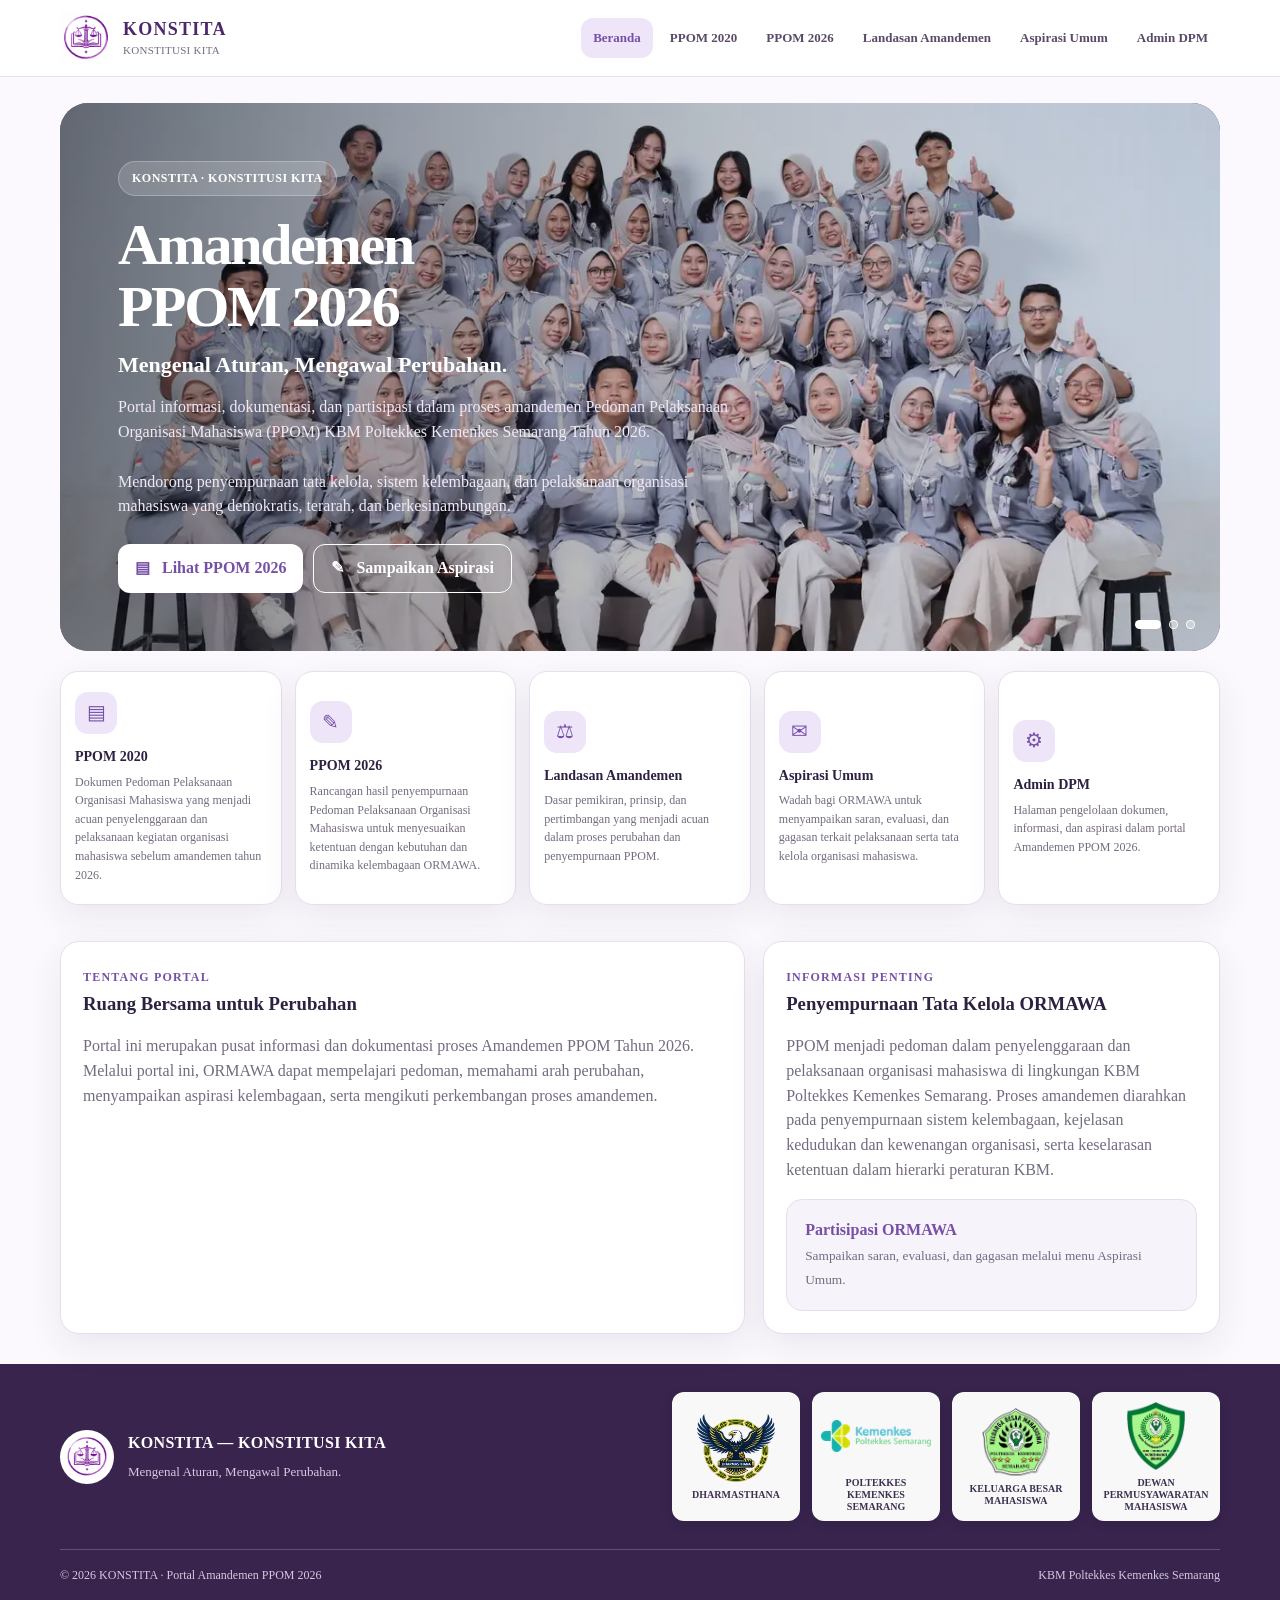
==== index.html @ 68aa48d7 "Add institutional logos to KONSTITA footer" ====
<!DOCTYPE html>
<html lang="id">
<head>
<meta charset="UTF-8">
<meta name="viewport" content="width=device-width, initial-scale=1.0">
<meta name="theme-color" content="#7650a5">
<title>KONSTITA — Konstitusi Kita | Amandemen PPOM 2026</title>
<meta name="description" content="KONSTITA — Konstitusi Kita. Mengenal Aturan, Mengawal Perubahan. Portal Amandemen PPOM 2026.">
<link rel="icon" type="image/webp" href="assets/logo-konstita.png">
<style>
:root{--purple:#7650a5;--purple2:#9a78c2;--lav:#eee5f8;--lav2:#f7f3fb;--ink:#2d2140;--muted:#756b80;--line:#e7ddef;--white:#fff;--green:#2d805d;--red:#a64d5b;--shadow:0 12px 35px rgba(74,42,105,.09)}
*{box-sizing:border-box}html{scroll-behavior:smooth}body{margin:0;background:#fbf9fd;color:var(--ink);font-family:"Times New Roman",Times,serif;line-height:1.55}button,input,select,textarea{font:inherit}button{cursor:pointer}.wrap{width:min(1160px,92%);margin:auto}
header{position:sticky;top:0;z-index:20;background:rgba(255,255,255,.94);backdrop-filter:blur(12px);border-bottom:1px solid var(--line)}
.nav{height:76px;display:flex;align-items:center;justify-content:space-between;gap:20px}.brand{display:flex;align-items:center;gap:11px;text-decoration:none;color:var(--ink);font-weight:800}.logo{width:43px;height:43px;border-radius:14px;background:linear-gradient(145deg,#d9c6ee,#8a62b4);display:grid;place-items:center;color:white;font-size:21px}.brand-logo{width:52px;height:52px;object-fit:contain;flex:0 0 auto}.brand-copy{display:flex;flex-direction:column;line-height:1.15}.brand-copy strong{font-size:18px;letter-spacing:.07em;color:#4c286b}.brand-copy small{display:block;color:var(--muted);font-weight:600;font-size:10px;letter-spacing:.025em;margin-top:4px}.hero-tagline{font-size:clamp(17px,2vw,22px);font-weight:750;color:#fff!important;margin-top:-5px!important;margin-bottom:13px!important}.brand small{display:block;color:var(--muted);font-weight:500;font-size:11px}.links{display:flex;gap:5px;align-items:center}.links button{border:0;background:transparent;color:#594b68;padding:10px 12px;border-radius:12px;font-weight:650;font-size:13px}.links button:hover,.links button.active{background:var(--lav);color:var(--purple)}.menu{display:none;border:1px solid var(--line);background:white;border-radius:10px;padding:9px}
.hero{margin:26px auto 0;border-radius:28px;overflow:hidden;min-height:410px;position:relative;background:#54336f;color:white;display:flex;align-items:center}.hero-slides{position:absolute;inset:0;z-index:0}.hero-slide{position:absolute;inset:0;background-position:center 42%;background-size:cover;background-repeat:no-repeat;opacity:0;transform:scale(1.045);transition:opacity 1.5s ease,transform 7s ease}.hero-slide.active{opacity:1;transform:scale(1)}.hero:before{content:"";position:absolute;inset:0;z-index:1;background:linear-gradient(90deg,rgba(0,0,0,.48) 0%,rgba(0,0,0,.22) 58%,rgba(0,0,0,.10) 100%)}.hero-content{position:relative;z-index:2;padding:58px;max-width:760px}.hero-pagination{position:absolute;z-index:3;right:25px;bottom:22px;display:flex;gap:8px}.hero-dot{width:9px;height:9px;padding:0;border:1px solid rgba(255,255,255,.9);border-radius:50%;background:rgba(255,255,255,.35)}.hero-dot.active{width:26px;border-radius:9px;background:#fff}@media(prefers-reduced-motion:reduce){.hero-slide{transition:none;transform:none}}@media(max-width:680px){.hero-slide{background-position:center 38%}}.eyebrow{display:inline-flex;background:rgba(255,255,255,.15);border:1px solid rgba(255,255,255,.25);padding:7px 13px;border-radius:99px;font-size:12px;font-weight:700;letter-spacing:.04em}.hero h1{font-size:clamp(34px,5vw,58px);line-height:1.08;margin:18px 0 14px;letter-spacing:-.04em}.hero p{color:#f0e9f7;max-width:620px;margin:0 0 25px}.actions{display:flex;gap:10px;flex-wrap:wrap}
.btn{border:0;border-radius:12px;padding:11px 17px;background:var(--purple);color:white;font-weight:750;box-shadow:0 5px 14px rgba(88,52,125,.15);display:inline-flex;align-items:center;justify-content:center;gap:8px}.btn:hover{filter:brightness(1.06);transform:translateY(-1px)}.btn.light{background:white;color:var(--purple)}.btn.ghost{background:transparent;color:inherit;border:1px solid currentColor;box-shadow:none}.btn.soft{background:var(--lav);color:var(--purple);box-shadow:none}.btn.small{padding:7px 11px;font-size:12px;border-radius:9px}.btn.danger{background:#f8e9ec;color:var(--red);box-shadow:none}
.quick{display:grid;grid-template-columns:repeat(5,1fr);gap:13px;margin:20px 0 36px}.quick button{border:1px solid var(--line);background:white;border-radius:18px;padding:20px 14px;text-align:left;box-shadow:var(--shadow);color:var(--ink);transition:.2s}.quick button:hover{transform:translateY(-3px);border-color:#c9b2df}.qicon{width:42px;height:42px;border-radius:13px;background:var(--lav);display:grid;place-items:center;color:var(--purple);font-size:20px;margin-bottom:12px}.quick strong{display:block;font-size:14px}.quick span{display:block;font-size:12px;color:var(--muted);margin-top:5px}
main{padding-bottom:55px}.page{display:none;animation:fade .2s ease}.page.active{display:block}@keyframes fade{from{opacity:.5;transform:translateY(5px)}to{opacity:1;transform:none}}.pagehead{padding:28px 0 20px}.kicker{color:var(--purple);font-weight:800;font-size:12px;text-transform:uppercase;letter-spacing:.1em}.pagehead h2{font-size:clamp(26px,4vw,38px);margin:6px 0}.pagehead p{color:var(--muted);margin:0;max-width:720px}
.grid2{display:grid;grid-template-columns:1.2fr .8fr;gap:18px}.card{background:white;border:1px solid var(--line);border-radius:19px;padding:22px;box-shadow:var(--shadow)}.card h3{margin:0 0 8px}.muted{color:var(--muted)}.docrow{display:flex;align-items:center;gap:14px;padding:15px 0;border-bottom:1px solid var(--line)}.docrow:last-child{border:0}.docicon{width:44px;height:44px;display:grid;place-items:center;border-radius:13px;background:var(--lav);font-size:20px}.docrow .grow{flex:1}.docrow strong{display:block}.docrow small{color:var(--muted)}
.callout{padding:18px;border-radius:16px;background:var(--lav2);border:1px solid var(--line)}.callout strong{color:var(--purple)}
label{display:block;font-size:13px;font-weight:750;margin:13px 0 6px}input,select,textarea{width:100%;border:1px solid #ded3e8;border-radius:11px;padding:11px 12px;background:#fff;color:var(--ink);outline:none}input:focus,select:focus,textarea:focus{border-color:var(--purple2);box-shadow:0 0 0 3px #eee5f8}textarea{min-height:115px;resize:vertical}.hint{font-size:12px;color:var(--muted);margin-top:5px}.formgrid{display:grid;grid-template-columns:1fr 1fr;gap:0 14px}.checkline{display:flex;align-items:flex-start;gap:9px;font-size:13px;color:var(--muted);margin:13px 0}.checkline input{width:auto;margin-top:4px}
.status{display:inline-block;padding:4px 9px;border-radius:99px;background:#f2edf8;color:var(--purple);font-size:11px;font-weight:800}.status.ok{background:#e8f5ee;color:var(--green)}.status.wait{background:#fff4df;color:#91651d}.status.no{background:#f9e9ec;color:var(--red)}
.tablewrap{overflow:auto}table{width:100%;border-collapse:collapse;font-size:13px}th,td{text-align:left;padding:12px 10px;border-bottom:1px solid var(--line);vertical-align:top}th{color:#695b76;background:#faf7fc;font-size:11px;text-transform:uppercase;letter-spacing:.04em}
footer{background:#38244d;color:white;padding:28px 0;margin-top:30px}.foot{display:flex;justify-content:space-between;gap:20px;align-items:center}.foot small{color:#d6c9e2}
.footer-layout{display:grid;grid-template-columns:minmax(220px,1fr) minmax(0,2fr);gap:28px 36px;align-items:center}
.footer-brand{display:flex;align-items:center;gap:14px;min-width:0}
.footer-brand img{width:54px;height:54px;object-fit:contain;border-radius:50%;background:#fff;padding:4px;flex:none}
.footer-brand strong{font-size:16px;letter-spacing:.02em}
.footer-brand p{margin:6px 0 0;color:#d6c9e2;font-size:13px}
.footer-institution{min-width:0}
.footer-logos{display:flex;flex-wrap:wrap;justify-content:flex-end;align-items:stretch;gap:12px}
.footer-logo-card{width:128px;min-height:116px;padding:10px 9px 8px;border-radius:12px;background:rgba(255,255,255,.97);display:flex;flex-direction:column;align-items:center;justify-content:center;gap:7px;box-shadow:0 3px 12px rgba(0,0,0,.12)}
.footer-logo-card img{width:100%;height:68px;object-fit:contain;display:block}
.footer-logo-card small{color:#3e3150!important;font-size:10px;line-height:1.2;text-align:center;font-weight:700}
.footer-bottom{grid-column:1/-1;padding-top:16px;border-top:1px solid rgba(255,255,255,.2);display:flex;justify-content:space-between;align-items:center;gap:10px;flex-wrap:wrap}
.footer-bottom small{color:#d6c9e2;font-size:12px}
@media(max-width:760px){.footer-layout{grid-template-columns:1fr;gap:22px}.footer-logos{justify-content:flex-start}.footer-bottom{grid-column:1}.footer-logo-card{width:calc(50% - 6px);max-width:150px}}
@media(max-width:390px){.footer-logo-card{width:calc(50% - 6px);min-height:106px}.footer-logo-card img{height:58px}}
.notice{padding:13px 15px;border-radius:12px;background:#fff8e9;border:1px solid #f1dfb8;color:#795b25;font-size:13px;margin:14px 0}
.adminbar{display:flex;gap:10px;align-items:center;justify-content:space-between;flex-wrap:wrap;margin-bottom:15px}
.empty{text-align:center;padding:35px;color:var(--muted)}.hidden{display:none!important}
@media(max-width:850px){.links{display:none;position:absolute;top:75px;left:4%;right:4%;background:white;border:1px solid var(--line);border-radius:16px;padding:10px;box-shadow:var(--shadow);flex-direction:column;align-items:stretch}.links.open{display:flex}.links button{text-align:left}.menu{display:block}.quick{grid-template-columns:repeat(2,1fr)}.quick button:last-child{grid-column:span 2}.grid2{grid-template-columns:1fr}.hero-content{padding:38px 27px}.hero{min-height:370px}}
@media(max-width:520px){.nav{height:66px}.hero{margin-top:14px;border-radius:20px}.hero-content{padding:32px 22px}.hero h1{font-size:37px}.quick{gap:9px}.quick button{padding:15px 12px}.formgrid{grid-template-columns:1fr}.card{padding:17px}.foot{display:block}.foot small{display:block;margin-top:7px}}
</style>
</head>
<body>
<header><div class="wrap nav">
<a class="brand" href="#" onclick="showPage('home');return false"><img class="brand-logo" src="assets/logo-konstita.png" alt="Logo KONSTITA"><span class="brand-copy"><strong>KONSTITA</strong><small>KONSTITUSI KITA</small></span></a>
<nav class="links" id="navLinks">
<button class="active" data-page="home">Beranda</button><button data-page="ppom2020">PPOM 2020</button><button data-page="ppom">PPOM 2026</button><button data-page="landasan">Landasan Amandemen</button><button data-page="aspirasi">Aspirasi Umum</button><button data-page="admin">Admin DPM</button>
</nav><button class="menu" onclick="document.getElementById('navLinks').classList.toggle('open')">☰</button>
</div></header>
<div class="wrap">
<section class="hero" id="hero">
<div class="hero-slides" aria-hidden="true">
<div class="hero-slide active" style="background-image:url('assets/background-ormawa-1.webp'),url('assets/hero-dpm-kbm-1.webp')"></div>
<div class="hero-slide" style="background-image:url('assets/background-ormawa-2.webp'),url('assets/hero-dpm-kbm-2.webp')"></div>
<div class="hero-slide" style="background-image:url('assets/background-ormawa-3.webp'),url('assets/hero-dpm-kbm-2.webp')"></div>
</div>
<div class="hero-pagination" aria-label="Pilihan foto latar">
<button class="hero-dot active" type="button" aria-label="Tampilkan foto pertama" data-hero-slide="0"></button>
<button class="hero-dot" type="button" aria-label="Tampilkan foto kedua" data-hero-slide="1"></button>
<button class="hero-dot" type="button" aria-label="Tampilkan foto ketiga" data-hero-slide="2"></button>
</div>
<div class="hero-content"><span class="eyebrow">KONSTITA · KONSTITUSI KITA</span><h1>Amandemen<br>PPOM 2026</h1><p class="hero-tagline">Mengenal Aturan, Mengawal Perubahan.</p><p>Portal informasi, dokumentasi, dan partisipasi dalam proses amandemen Pedoman Pelaksanaan Organisasi Mahasiswa (PPOM) KBM Poltekkes Kemenkes Semarang Tahun 2026.</p><p>Mendorong penyempurnaan tata kelola, sistem kelembagaan, dan pelaksanaan organisasi mahasiswa yang demokratis, terarah, dan berkesinambungan.</p><div class="actions"><button class="btn light" onclick="showPage('ppom')">▤ &nbsp; Lihat PPOM 2026</button><button class="btn ghost" onclick="showPage('aspirasi')">✎ &nbsp; Sampaikan Aspirasi</button></div></div>
</section>
<section id="home" class="page active">
<div class="quick">
<button onclick="showPage('ppom2020')"><div class="qicon">▤</div><strong>PPOM 2020</strong><span>Dokumen Pedoman Pelaksanaan Organisasi Mahasiswa yang menjadi acuan penyelenggaraan dan pelaksanaan kegiatan organisasi mahasiswa sebelum amandemen tahun 2026.</span></button>
<button onclick="showPage('ppom')"><div class="qicon">✎</div><strong>PPOM 2026</strong><span>Rancangan hasil penyempurnaan Pedoman Pelaksanaan Organisasi Mahasiswa untuk menyesuaikan ketentuan dengan kebutuhan dan dinamika kelembagaan ORMAWA.</span></button>
<button onclick="showPage('landasan')"><div class="qicon">⚖</div><strong>Landasan Amandemen</strong><span>Dasar pemikiran, prinsip, dan pertimbangan yang menjadi acuan dalam proses perubahan dan penyempurnaan PPOM.</span></button>
<button onclick="showPage('aspirasi')"><div class="qicon">✉</div><strong>Aspirasi Umum</strong><span>Wadah bagi ORMAWA untuk menyampaikan saran, evaluasi, dan gagasan terkait pelaksanaan serta tata kelola organisasi mahasiswa.</span></button>
<button onclick="showPage('admin')"><div class="qicon">⚙</div><strong>Admin DPM</strong><span>Halaman pengelolaan dokumen, informasi, dan aspirasi dalam portal Amandemen PPOM 2026.</span></button>
</div>
<div class="grid2">
<div class="card"><span class="kicker">Tentang portal</span><h3>Ruang Bersama untuk Perubahan</h3><p class="muted">Portal ini merupakan pusat informasi dan dokumentasi proses Amandemen PPOM Tahun 2026. Melalui portal ini, ORMAWA dapat mempelajari pedoman, memahami arah perubahan, menyampaikan aspirasi kelembagaan, serta mengikuti perkembangan proses amandemen.</p></div>
<div class="card"><span class="kicker">Informasi penting</span><h3>Penyempurnaan Tata Kelola ORMAWA</h3><p class="muted">PPOM menjadi pedoman dalam penyelenggaraan dan pelaksanaan organisasi mahasiswa di lingkungan KBM Poltekkes Kemenkes Semarang. Proses amandemen diarahkan pada penyempurnaan sistem kelembagaan, kejelasan kedudukan dan kewenangan organisasi, serta keselarasan ketentuan dalam hierarki peraturan KBM.</p><div class="callout"><strong>Partisipasi ORMAWA</strong><br><small class="muted">Sampaikan saran, evaluasi, dan gagasan melalui menu Aspirasi Umum.</small></div></div>
</div>
</section>
<section id="ppom2020" class="page"><div class="pagehead"><div class="kicker">Dokumen acuan lama</div><h2>PPOM 2020</h2><p>Dokumen Pedoman Pelaksanaan Organisasi Mahasiswa yang menjadi acuan penyelenggaraan dan pelaksanaan kegiatan organisasi mahasiswa sebelum amandemen tahun 2026.</p></div><div class="card"><div class="docrow"><div class="docicon">PDF</div><div class="grow"><strong>Dokumen PPOM 2020</strong><small>Dokumen lama sebagai bahan pembanding.</small></div><span class="status wait">Menunggu dokumen</span></div><div id="ppom2020Embed" class="empty">Dokumen akan ditampilkan setelah tautan Google Docs publikasi web diatur admin.</div><iframe id="ppom2020Frame" class="hidden" title="PPOM 2020" style="width:100%;height:650px;border:1px solid var(--line);border-radius:12px"></iframe></div></section>
<section id="ppom" class="page">
<div class="pagehead"><div class="kicker">Dokumen dasar</div><h2>PPOM Tahun 2026</h2><p>Rancangan hasil penyempurnaan Pedoman Pelaksanaan Organisasi Mahasiswa untuk menyesuaikan ketentuan dengan kebutuhan dan dinamika kelembagaan ORMAWA.</p></div>
<div class="grid2"><div class="card"><div class="docrow"><div class="docicon">PDF</div><div class="grow"><strong>Draft PPOM 2026 (Google Docs)</strong><small>Dokumen utama rancangan PPOM hasil penyempurnaan.</small></div><span class="status wait">Belum tersedia</span></div><p class="muted">Pratinjau dokumen Google Docs yang dipublikasikan akan ditampilkan di sini. Staf mengedit dokumen sumber melalui akun Google yang diberi akses.</p><div id="ppom2026Viewer" class="empty">Tampilan dokumen PPOM 2026 akan muncul setelah tautan Google Docs publikasi web diatur admin.</div><iframe id="ppom2026Frame" class="hidden" title="Draft PPOM 2026" style="width:100%;height:650px;border:1px solid var(--line);border-radius:12px"></iframe></div><div class="card"><h3>Panduan membaca</h3><ol class="muted"><li>Pelajari dokumen utama PPOM 2026.</li><li>Baca dokumen pendukung untuk memahami pertimbangan perubahan.</li><li>Gunakan nomor pasal yang tepat saat menyampaikan aspirasi.</li></ol></div></div>
<div style="margin-top:24px"><div class="pagehead"><div class="kicker">Dokumen pendukung</div><h2>Kajian dan Usulan Amandemen</h2><p>Dokumen pendukung yang melengkapi rancangan PPOM 2026.</p></div>
<div class="grid2">
<div class="card"><div class="docrow"><div class="docicon">PDF</div><div class="grow"><strong>Kajian Hukum</strong><small>Dokumen telaah hukum yang mendukung proses amandemen PPOM 2026.</small></div><span class="status wait">Belum tersedia</span></div><div id="ppomKajianViewer" class="empty">Pratinjau Kajian Hukum akan muncul setelah tautan publikasi Google Docs diatur admin.</div><iframe id="ppomKajianFrame" class="hidden" title="Kajian Hukum" style="width:100%;height:560px;border:1px solid var(--line);border-radius:12px"></iframe></div>
<div class="card"><div class="docrow"><div class="docicon">PDF</div><div class="grow"><strong>Naskah Akademik</strong><small>Dokumen akademik pendukung penyusunan usulan amandemen.</small></div><span class="status wait">Belum tersedia</span></div><div id="ppomNaskahViewer" class="empty">Pratinjau Naskah Akademik akan muncul setelah tautan publikasi Google Docs diatur admin.</div><iframe id="ppomNaskahFrame" class="hidden" title="Naskah Akademik" style="width:100%;height:560px;border:1px solid var(--line);border-radius:12px"></iframe></div>
<div class="card"><div class="docrow"><div class="docicon">PDF</div><div class="grow"><strong>Draft Usul Amandemen</strong><small>Dokumen usulan perubahan PPOM 2026 sebagai bahan pembahasan.</small></div><span class="status wait">Belum tersedia</span></div><div id="ppomUsulViewer" class="empty">Pratinjau Draft Usul Amandemen akan muncul setelah tautan publikasi Google Docs diatur admin.</div><iframe id="ppomUsulFrame" class="hidden" title="Draft Usul Amandemen" style="width:100%;height:560px;border:1px solid var(--line);border-radius:12px"></iframe></div>
</div></div>
</section>
<section id="amend" class="page">
<div class="pagehead"><div class="kicker">Rancangan perubahan</div><h2>Amandemen PPOM Tahun 2026</h2><p>Ikuti rancangan, tahapan, dan hasil pembahasan perubahan PPOM.</p></div>
<div class="card"><div class="docrow"><div class="docicon">PDF</div><div class="grow"><strong>Naskah Rancangan Amandemen PPOM 2026</strong><small>Dokumen rancangan perubahan — contoh placeholder.</small></div><span class="status wait">Draft</span></div><div class="notice">Catatan: rancangan yang tampil di website publik harus diberi label status dan tanggal pembaruan agar tidak disalahartikan sebagai keputusan final.</div><h3>Tahapan amandemen</h3><div class="docrow"><div class="docicon">01</div><div class="grow"><strong>Pengumpulan aspirasi</strong><small>Menerima masukan dari mahasiswa dan elemen organisasi.</small></div><span class="status ok">Terbuka</span></div><div class="docrow"><div class="docicon">02</div><div class="grow"><strong>Kajian dan verifikasi</strong><small>Menelaah usulan dan landasan perubahan.</small></div><span class="status wait">Berikutnya</span></div><div class="docrow"><div class="docicon">03</div><div class="grow"><strong>Pembahasan dan penetapan</strong><small>Mengikuti mekanisme resmi organisasi.</small></div><span class="status">Terjadwal</span></div></div>
</section>
<section id="aspirasi" class="page">
<div class="pagehead"><div class="kicker">Suara mahasiswa</div><h2>Aspirasi Umum</h2><p>Wadah bagi ORMAWA untuk menyampaikan saran, evaluasi, dan gagasan terkait pelaksanaan serta tata kelola organisasi mahasiswa. Aspirasi dapat dikirim tanpa login dan akan melalui moderasi sebelum ditampilkan kepada publik.</p></div>
<div class="card" style="margin-bottom:18px"><h3>Aspirasi yang dipublikasikan</h3><p class="hint">Hanya aspirasi yang disetujui admin tampil di sini.</p><div id="publicAspList" class="empty">Belum ada aspirasi yang disetujui.</div></div><div class="grid2"><form class="card" id="aspForm"><h3>Formulir aspirasi</h3><div class="notice">Aspirasi masuk ke antrean moderasi dan tidak langsung tampil untuk publik.</div>
<div class="formgrid"><div><label>Nama lengkap (opsional)</label><input name="nama" placeholder="Nama kamu"></div><div><label>Email (opsional)</label><input name="email" type="email" placeholder="email@contoh.com"></div><div><label>Ormawa</label><input name="ormawa" placeholder="Nama Ormawa"></div><div><label>Program studi</label><input name="prodi" placeholder="Nama program studi"></div></div>
<label>Pasal / ayat yang diusulkan</label><input name="pasal" required placeholder="Contoh: Pasal 5 Ayat 2">
<label>Jenis aspirasi</label><select name="jenis"><option>Usulan perubahan pasal</option><option>Penambahan pasal</option><option>Penghapusan pasal</option><option>Masukan umum</option></select>
<label>Judul aspirasi</label><input name="judul" required placeholder="Ringkas inti usulan">
<label>Isi aspirasi dan alasan perubahan</label><textarea name="isi" required minlength="20" placeholder="Jelaskan kondisi saat ini, usulan redaksi, dan alasan perubahan (minimal 20 karakter)."></textarea>
<label class="checkline"><input type="checkbox" name="anonim"> Kirim sebagai aspirasi anonim (nama dan email tidak ditampilkan pada rekap admin).</label>
<label class="checkline"><input type="checkbox" required> Saya menyatakan masukan ini disampaikan dengan itikad baik dan tidak memuat informasi palsu atau data pribadi pihak lain.</label>
<button class="btn" type="submit">Kirim aspirasi →</button><p id="aspMessage" class="hint" aria-live="polite"></p></form>
<div class="card"><h3>Alur aspirasi</h3><div class="docrow"><div class="docicon">1</div><div class="grow"><strong>Kirim usulan</strong><small>Isi formulir secara jelas dan spesifik.</small></div></div><div class="docrow"><div class="docicon">2</div><div class="grow"><strong>Verifikasi DPM</strong><small>Admin memeriksa kelengkapan dan relevansi.</small></div></div><div class="docrow"><div class="docicon">3</div><div class="grow"><strong>Pembahasan</strong><small>Usulan dikaji melalui mekanisme organisasi.</small></div></div><div class="docrow"><div class="docicon">4</div><div class="grow"><strong>Publikasi status</strong><small>Perkembangan ditampilkan sesuai kebijakan DPM.</small></div></div><p class="muted" style="font-size:12px">Hindari memasukkan NIM, nomor telepon, alamat rumah, atau data sensitif kecuali benar-benar diperlukan oleh pengelola.</p></div></div>
</section>
<section id="berkas" class="page">
<div class="pagehead"><div class="kicker">Administrasi</div><h2>Berkas Pengajuan Amandemen</h2><p>Informasi persyaratan dan dokumen pendukung pengajuan amandemen.</p></div>
<div class="grid2"><div class="card"><h3>Dokumen yang disiapkan</h3><div class="docrow"><div class="docicon">DOC</div><div class="grow"><strong>Template pengajuan amandemen</strong><small>Format surat atau naskah usulan.</small></div><span class="status wait">Belum ada</span></div><div class="docrow"><div class="docicon">PDF</div><div class="grow"><strong>Pedoman pengajuan</strong><small>Ketentuan dan alur pengajuan.</small></div><span class="status wait">Belum ada</span></div><div class="docrow"><div class="docicon">DOC</div><div class="grow"><strong>Format matriks perubahan</strong><small>Pasal lama, usulan redaksi, dan alasan.</small></div><span class="status wait">Belum ada</span></div></div><div class="card"><h3>Ajukan berkas</h3><p class="muted">Fitur unggah berkas akan diaktifkan setelah penyimpanan server dan aturan ukuran/format ditetapkan.</p><div class="callout"><strong>Format yang direncanakan</strong><br><small>PDF, DOC, DOCX. Batas ukuran dan jenis berkas akan ditentukan oleh admin.</small></div></div></div>
</section>
<section id="landasan" class="page">
<div class="pagehead"><div class="kicker">Kajian pasal dan ayat</div><h2>Landasan Amandemen</h2><p>Dasar pemikiran, prinsip, dan pertimbangan yang menjadi acuan dalam proses perubahan dan penyempurnaan PPOM.</p></div>
<div class="card"><div class="callout"><strong>Dokumen kerja yang dapat diperbarui</strong><br><small class="muted">Staf menyunting dokumen sumber melalui akun Google yang diberi akses Editor. Website menampilkan versi yang dipublikasikan untuk web.</small></div><div id="landasanViewer" class="empty">Tampilan landasan amandemen akan muncul setelah tautan Google Docs publikasi web diatur admin.</div><iframe id="landasanFrame" class="hidden" title="Landasan Amandemen per Pasal" style="width:100%;height:700px;border:1px solid var(--line);border-radius:12px"></iframe></div>
</section>
<section id="admin" class="page">
<div class="pagehead"><div class="kicker">Area pengelola</div><h2>Admin DPM</h2><p>Halaman pengelolaan dokumen, informasi, dan aspirasi dalam portal Amandemen PPOM 2026. Fitur pada versi ini masih berupa demonstrasi frontend.</p></div>
<div id="adminLogin" class="card" style="max-width:460px"><h3>Masuk mode admin demo</h3><p class="muted">Kode demo: <strong>DPM2026</strong></p><label>Kode akses demo</label><input id="adminCode" type="password" placeholder="Masukkan kode demo"><button class="btn" style="margin-top:12px" onclick="adminLogin()">Masuk</button><p id="loginMsg" class="hint"></p></div>
<div id="adminPanel" class="hidden"><div class="card" style="margin-bottom:18px"><h3>Pengelolaan Google Docs</h3><p class="muted">Staf mengedit dokumen sumber langsung di Google Docs. Berikan akses Editor kepada akun Google staf melalui menu Bagikan di Google Drive. Untuk menampilkan isi di website, gunakan dokumen yang dipublikasikan untuk web atau integrasi Google Drive API pada backend.</p><div class="notice">Pada prototype, tautan publikasi disimpan lokal di browser ini. Integrasi produksi harus memakai backend; jangan menaruh token atau kredensial Google di frontend.</div>
<label>Link publikasi web PPOM 2020</label><input id="doc2020Url" placeholder="https://docs.google.com/document/d/.../pub">
<label>Link publikasi web PPOM 2026</label><input id="doc2026Url" placeholder="https://docs.google.com/document/d/.../pub">
<label>Link publikasi web Kajian Hukum</label><input id="docKajianUrl" placeholder="https://docs.google.com/document/d/.../pub">
<label>Link publikasi web Naskah Akademik</label><input id="docNaskahUrl" placeholder="https://docs.google.com/document/d/.../pub">
<label>Link publikasi web Draft Usul Amandemen</label><input id="docUsulUrl" placeholder="https://docs.google.com/document/d/.../pub">
<label>Link publikasi web Landasan Amandemen</label><input id="docLandasanUrl" placeholder="https://docs.google.com/document/d/.../pub">
<button class="btn small" onclick="savePublishedDocs()">Simpan tautan dokumen (demo)</button><p class="hint" id="docsSaveMessage"></p></div><div class="adminbar"><div><strong>Antrean aspirasi masuk</strong><div class="hint">Tersimpan lokal pada browser ini.</div></div><button class="btn danger small" onclick="clearData()">Hapus seluruh data demo</button></div><div class="card"><div class="tablewrap"><table><thead><tr><th>Tanggal</th><th>Pengusul</th><th>Pasal / Judul</th><th>Isi</th><th>Status</th><th>Aksi</th></tr></thead><tbody id="aspRows"></tbody></table></div><div id="noAsp" class="empty">Belum ada aspirasi pada perangkat ini.</div></div></div>
<div class="notice">Penting: login ini hanya simulasi sisi frontend. Kode akses tertanam di file HTML dan tidak aman untuk data sungguhan. Jangan gunakan untuk operasional atau mengunggah data pribadi.</div>
</section>
</div>
</div>
<footer>
<div class="wrap foot footer-layout">
  <div class="footer-brand">
    <img src="assets/logo-konstita.png" alt="Logo utama KONSTITA">
    <div><strong>KONSTITA — KONSTITUSI KITA</strong><p>Mengenal Aturan, Mengawal Perubahan.</p></div>
  </div>
  <div class="footer-institution">
    <div class="footer-logos" aria-label="Logo kelembagaan">
      <div class="footer-logo-card"><img src="assets/logo-dpm-dharmasthana.webp" alt="Logo Dharmasthana"><small>DHARMASTHANA</small></div>
      <div class="footer-logo-card"><img src="assets/logo-poltekkes-semarang.webp" alt="Logo Poltekkes Kemenkes Semarang"><small>POLTEKKES KEMENKES SEMARANG</small></div>
      <div class="footer-logo-card"><img src="assets/logo-kbm.webp" alt="Logo Keluarga Besar Mahasiswa"><small>KELUARGA BESAR MAHASISWA</small></div>
      <div class="footer-logo-card"><img src="assets/logo-dpm.webp" alt="Logo Dewan Permusyawaratan Mahasiswa"><small>DEWAN PERMUSYAWARATAN MAHASISWA</small></div>
    </div>
  </div>
  <div class="footer-bottom"><small>© 2026 KONSTITA · Portal Amandemen PPOM 2026</small><small>KBM Poltekkes Kemenkes Semarang</small></div>
</div>
</footer>
<script>
const pages=['home','ppom2020','ppom','amend','aspirasi','berkas','landasan','admin'];
function startHeroSlideshow(){const slides=[...document.querySelectorAll('.hero-slide')];const dots=[...document.querySelectorAll('[data-hero-slide]')];if(slides.length<2)return;let current=0;let timer=null;const show=(index)=>{current=(index+slides.length)%slides.length;slides.forEach((el,i)=>el.classList.toggle('active',i===current));dots.forEach((el,i)=>el.classList.toggle('active',i===current))};const restart=()=>{if(timer)clearInterval(timer);timer=setInterval(()=>show(current+1),6500)};dots.forEach((dot)=>dot.addEventListener('click',()=>{show(Number(dot.dataset.heroSlide)||0);restart()}));if(!window.matchMedia('(prefers-reduced-motion: reduce)').matches)restart();}
function showPage(id){pages.forEach(p=>document.getElementById(p).classList.toggle('active',p===id));document.querySelectorAll('[data-page]').forEach(b=>b.classList.toggle('active',b.dataset.page===id));document.getElementById('navLinks').classList.remove('open');window.scrollTo({top:0,behavior:'smooth'});}
document.querySelectorAll('[data-page]').forEach(b=>b.addEventListener('click',()=>showPage(b.dataset.page)));
function getAspirations(){try{return JSON.parse(localStorage.getItem('ppom_demo_aspirations')||'[]')}catch(e){return []}}
function saveAspirations(a){localStorage.setItem('ppom_demo_aspirations',JSON.stringify(a))}
document.getElementById('aspForm').addEventListener('submit',e=>{e.preventDefault();const f=new FormData(e.target);const item={id:Date.now(),date:new Date().toLocaleString('id-ID'),nama:f.get('anonim')?'Anonim':(f.get('nama')||'Tidak dicantumkan'),email:f.get('anonim')?'':(f.get('email')||''),ormawa:f.get('ormawa')||'',prodi:f.get('prodi')||'',pasal:f.get('pasal'),jenis:f.get('jenis'),judul:f.get('judul'),isi:f.get('isi'),status:'Menunggu Moderasi'};const a=getAspirations();a.unshift(item);saveAspirations(a);e.target.reset();document.getElementById('aspMessage').textContent='Aspirasi tersimpan di antrean moderasi demo. Admin perlu menyetujuinya sebelum tampil di publik.';});
function adminLogin(){if(document.getElementById('adminCode').value==='DPM2026'){document.getElementById('adminLogin').classList.add('hidden');document.getElementById('adminPanel').classList.remove('hidden');renderAdmin();}else document.getElementById('loginMsg').textContent='Kode demo tidak sesuai.'}
function normalizeGoogleDocUrl(url){if(!url)return '';try{const u=new URL(url);if(u.protocol!=='https:'||u.hostname!=='docs.google.com')return '';if(!/^\/document\/d\/e\/[^/]+\/pub\/?$/.test(u.pathname))return '';u.searchParams.set('embedded','true');return u.toString()}catch(e){return ''}}
function savePublishedDocs(){const urls={u2020:document.getElementById('doc2020Url').value.trim(),u2026:document.getElementById('doc2026Url').value.trim(),ukajian:document.getElementById('docKajianUrl').value.trim(),unaskah:document.getElementById('docNaskahUrl').value.trim(),uusul:document.getElementById('docUsulUrl').value.trim(),uland:document.getElementById('docLandasanUrl').value.trim()};const entries=Object.entries(urls).filter(([,v])=>v);const invalid=entries.filter(([,v])=>!normalizeGoogleDocUrl(v));if(invalid.length){document.getElementById('docsSaveMessage').textContent='Gunakan URL hasil File > Share > Publish to web dari Google Docs, bukan URL /edit.';return;}localStorage.setItem('ppom_demo_published_docs',JSON.stringify(urls));applyPublishedDocs();document.getElementById('docsSaveMessage').textContent='Tautan publikasi diterapkan untuk preview di browser ini saja. Belum tersimpan ke server.'}
function applyPublishedDocs(){let u={};try{u=JSON.parse(localStorage.getItem('ppom_demo_published_docs')||'{}')}catch(e){};const docs=[['u2020','ppom2020Frame','ppom2020Embed','doc2020Url'],['u2026','ppom2026Frame','ppom2026Viewer','doc2026Url'],['ukajian','ppomKajianFrame','ppomKajianViewer','docKajianUrl'],['unaskah','ppomNaskahFrame','ppomNaskahViewer','docNaskahUrl'],['uusul','ppomUsulFrame','ppomUsulViewer','docUsulUrl'],['uland','landasanFrame','landasanViewer','docLandasanUrl']];docs.forEach(([key,frameId,viewerId,inputId])=>{const url=normalizeGoogleDocUrl(u[key]||'');const frame=document.getElementById(frameId);const viewer=document.getElementById(viewerId);if(frame&&viewer&&url){frame.src=url;frame.classList.remove('hidden');viewer.classList.add('hidden')}const input=document.getElementById(inputId);if(input)input.value=u[key]||''})}
function renderPublicAspirations(){const target=document.getElementById('publicAspList');if(!target)return;const approved=getAspirations().filter(x=>x.status==='Disetujui');target.innerHTML='';if(!approved.length){target.textContent='Belum ada aspirasi yang disetujui.';target.className='empty';return;}target.className='';approved.forEach(x=>{const card=document.createElement('div');card.className='callout';card.style.marginTop='10px';const h=document.createElement('strong');h.textContent=x.judul+' — '+x.pasal;const body=document.createElement('p');body.textContent=x.isi;const meta=document.createElement('small');meta.textContent=(x.nama==='Anonim'?'Anonim':x.nama)+' · '+x.date;card.append(h,body,meta);target.appendChild(card)})}
function renderAdmin(){const a=getAspirations(),body=document.getElementById('aspRows');body.innerHTML='';document.getElementById('noAsp').style.display=a.length?'none':'block';a.forEach(x=>{const tr=document.createElement('tr');const cells=[x.date,x.nama,x.pasal+' — '+x.judul,x.isi,x.status];cells.forEach(v=>{const td=document.createElement('td');td.textContent=v;tr.appendChild(td)});const td=document.createElement('td');const s=document.createElement('select');['Menunggu Moderasi','Dalam Pembahasan','Disetujui','Ditolak'].forEach(v=>{const o=document.createElement('option');o.textContent=v;o.value=v;s.appendChild(o)});s.value=x.status;s.addEventListener('change',()=>{const all=getAspirations();const z=all.find(q=>q.id===x.id);if(z){z.status=s.value;saveAspirations(all);renderAdmin();renderPublicAspirations()}});td.appendChild(s);const approve=document.createElement('button');approve.className='btn small';approve.textContent=x.status==='Disetujui'?'Sudah publik':'Setujui & Publikasikan';approve.disabled=x.status==='Disetujui';approve.style.marginTop='6px';approve.onclick=()=>{const all=getAspirations();const item=all.find(q=>q.id===x.id);if(item){item.status='Disetujui';saveAspirations(all);renderAdmin();renderPublicAspirations()}};td.appendChild(approve);tr.appendChild(td);body.appendChild(tr)})}
function clearData(){if(confirm('Hapus semua aspirasi demo pada browser ini?')){saveAspirations([]);renderAdmin();renderPublicAspirations()}}
renderPublicAspirations();applyPublishedDocs();startHeroSlideshow();</script>
</body></html>
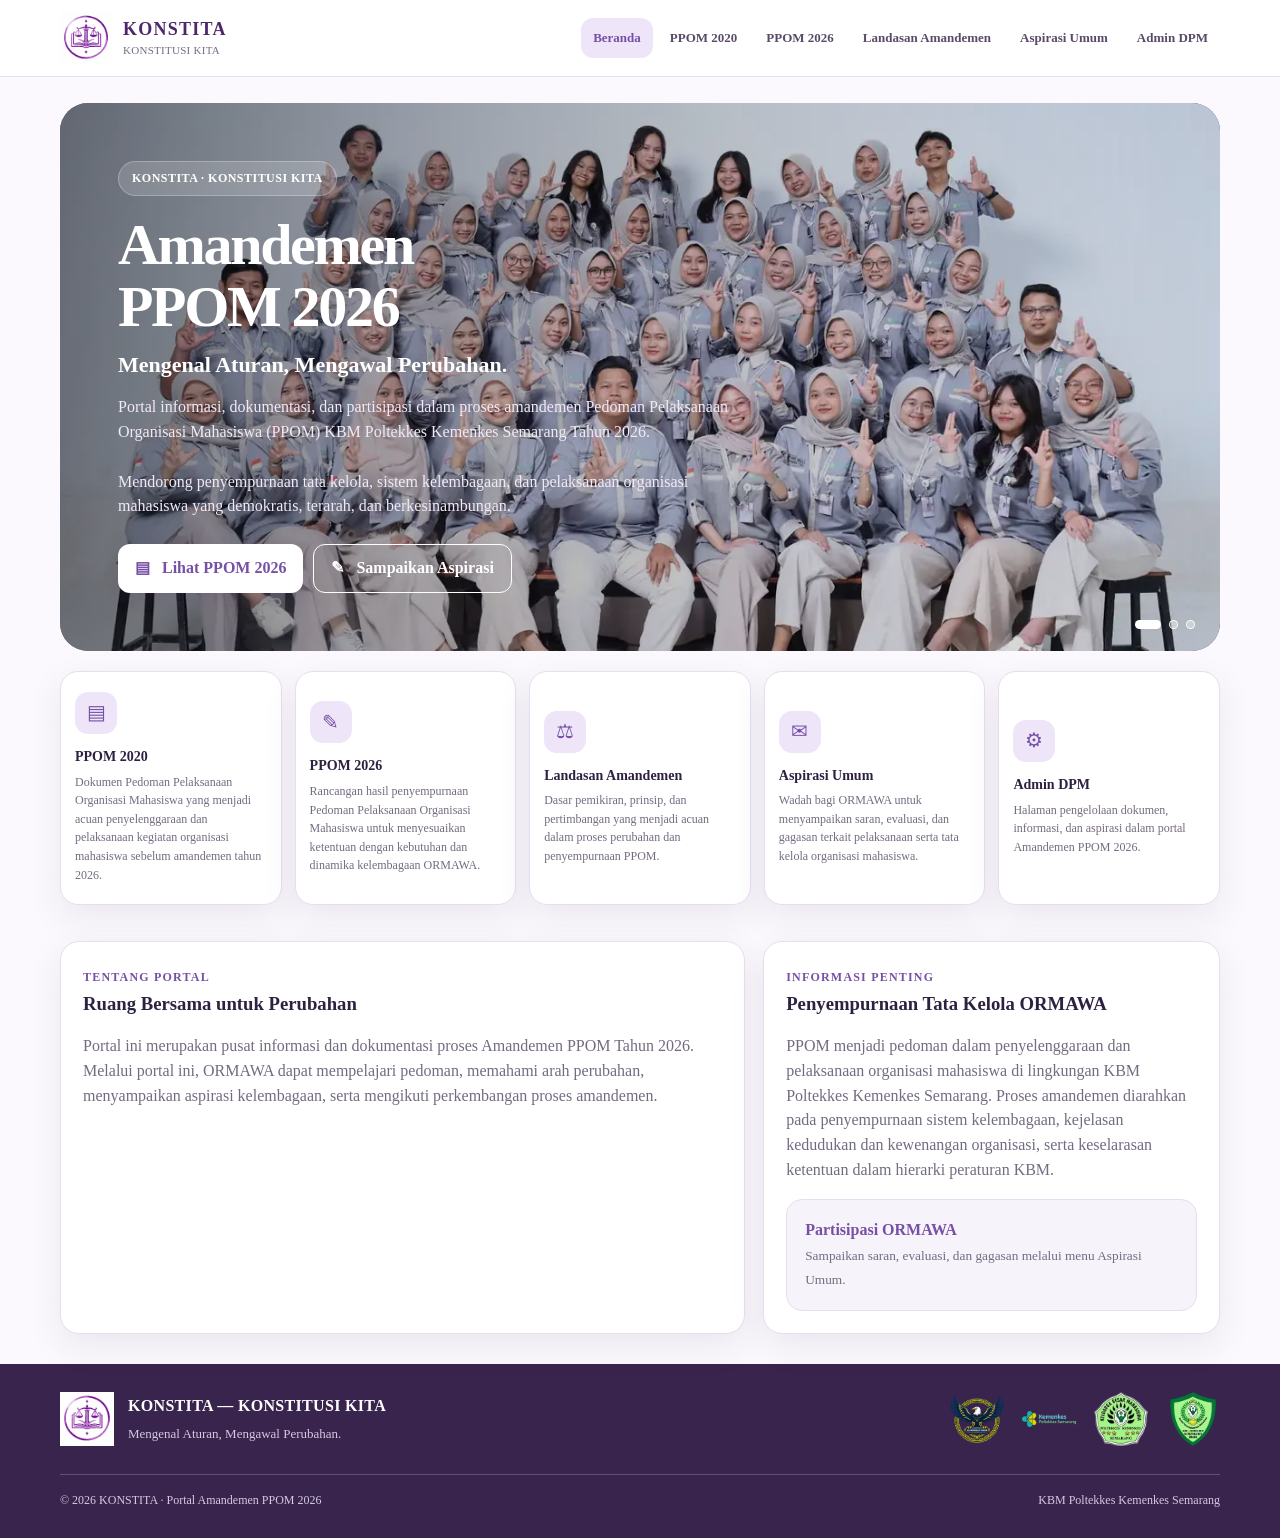
==== commit 98585808: "Simplify footer logos with transparent styling and no captions" ====
--- a/index.html
+++ b/index.html
@@ -32,6 +32,14 @@
 .footer-logo-card{width:128px;min-height:116px;padding:10px 9px 8px;border-radius:12px;background:rgba(255,255,255,.97);display:flex;flex-direction:column;align-items:center;justify-content:center;gap:7px;box-shadow:0 3px 12px rgba(0,0,0,.12)}
 .footer-logo-card img{width:100%;height:68px;object-fit:contain;display:block}
 .footer-logo-card small{color:#3e3150!important;font-size:10px;line-height:1.2;text-align:center;font-weight:700}
+/* Logo footer: same compact size as the KONSTITA mark, with transparent backgrounds */
+.footer-logos{align-items:center;gap:18px}
+.footer-logo-card{width:54px;height:54px;min-height:54px;padding:0;margin:0;border-radius:0;background:transparent;display:flex;align-items:center;justify-content:center;box-shadow:none;gap:0;flex:0 0 54px}
+.footer-logo-card img{width:54px;height:54px;max-width:54px;max-height:54px;padding:0;margin:0;object-fit:contain;display:block;background:transparent;border:0;border-radius:0;box-shadow:none}
+.footer-logo-card small{display:none}
+.footer-brand img{width:54px;height:54px;object-fit:contain;border-radius:0;background:transparent;padding:0;box-shadow:none}
+@media(max-width:760px){.footer-logos{justify-content:flex-start;gap:16px}.footer-logo-card{width:54px;height:54px;min-height:54px;max-width:54px;flex-basis:54px}.footer-logo-card img{width:54px;height:54px}}
+@media(max-width:390px){.footer-logo-card{width:54px;height:54px;min-height:54px}.footer-logo-card img{width:54px;height:54px}}
 .footer-bottom{grid-column:1/-1;padding-top:16px;border-top:1px solid rgba(255,255,255,.2);display:flex;justify-content:space-between;align-items:center;gap:10px;flex-wrap:wrap}
 .footer-bottom small{color:#d6c9e2;font-size:12px}
 @media(max-width:760px){.footer-layout{grid-template-columns:1fr;gap:22px}.footer-logos{justify-content:flex-start}.footer-bottom{grid-column:1}.footer-logo-card{width:calc(50% - 6px);max-width:150px}}
@@ -136,10 +144,10 @@
   </div>
   <div class="footer-institution">
     <div class="footer-logos" aria-label="Logo kelembagaan">
-      <div class="footer-logo-card"><img src="assets/logo-dpm-dharmasthana.webp" alt="Logo Dharmasthana"><small>DHARMASTHANA</small></div>
-      <div class="footer-logo-card"><img src="assets/logo-poltekkes-semarang.webp" alt="Logo Poltekkes Kemenkes Semarang"><small>POLTEKKES KEMENKES SEMARANG</small></div>
-      <div class="footer-logo-card"><img src="assets/logo-kbm.webp" alt="Logo Keluarga Besar Mahasiswa"><small>KELUARGA BESAR MAHASISWA</small></div>
-      <div class="footer-logo-card"><img src="assets/logo-dpm.webp" alt="Logo Dewan Permusyawaratan Mahasiswa"><small>DEWAN PERMUSYAWARATAN MAHASISWA</small></div>
+      <div class="footer-logo-card"><img src="assets/logo-dpm-dharmasthana.webp" alt="Logo Dharmasthana"></div>
+      <div class="footer-logo-card"><img src="assets/logo-poltekkes-semarang.webp" alt="Logo Poltekkes Kemenkes Semarang"></div>
+      <div class="footer-logo-card"><img src="assets/logo-kbm.webp" alt="Logo Keluarga Besar Mahasiswa"></div>
+      <div class="footer-logo-card"><img src="assets/logo-dpm.webp" alt="Logo Dewan Permusyawaratan Mahasiswa"></div>
     </div>
   </div>
   <div class="footer-bottom"><small>© 2026 KONSTITA · Portal Amandemen PPOM 2026</small><small>KBM Poltekkes Kemenkes Semarang</small></div>
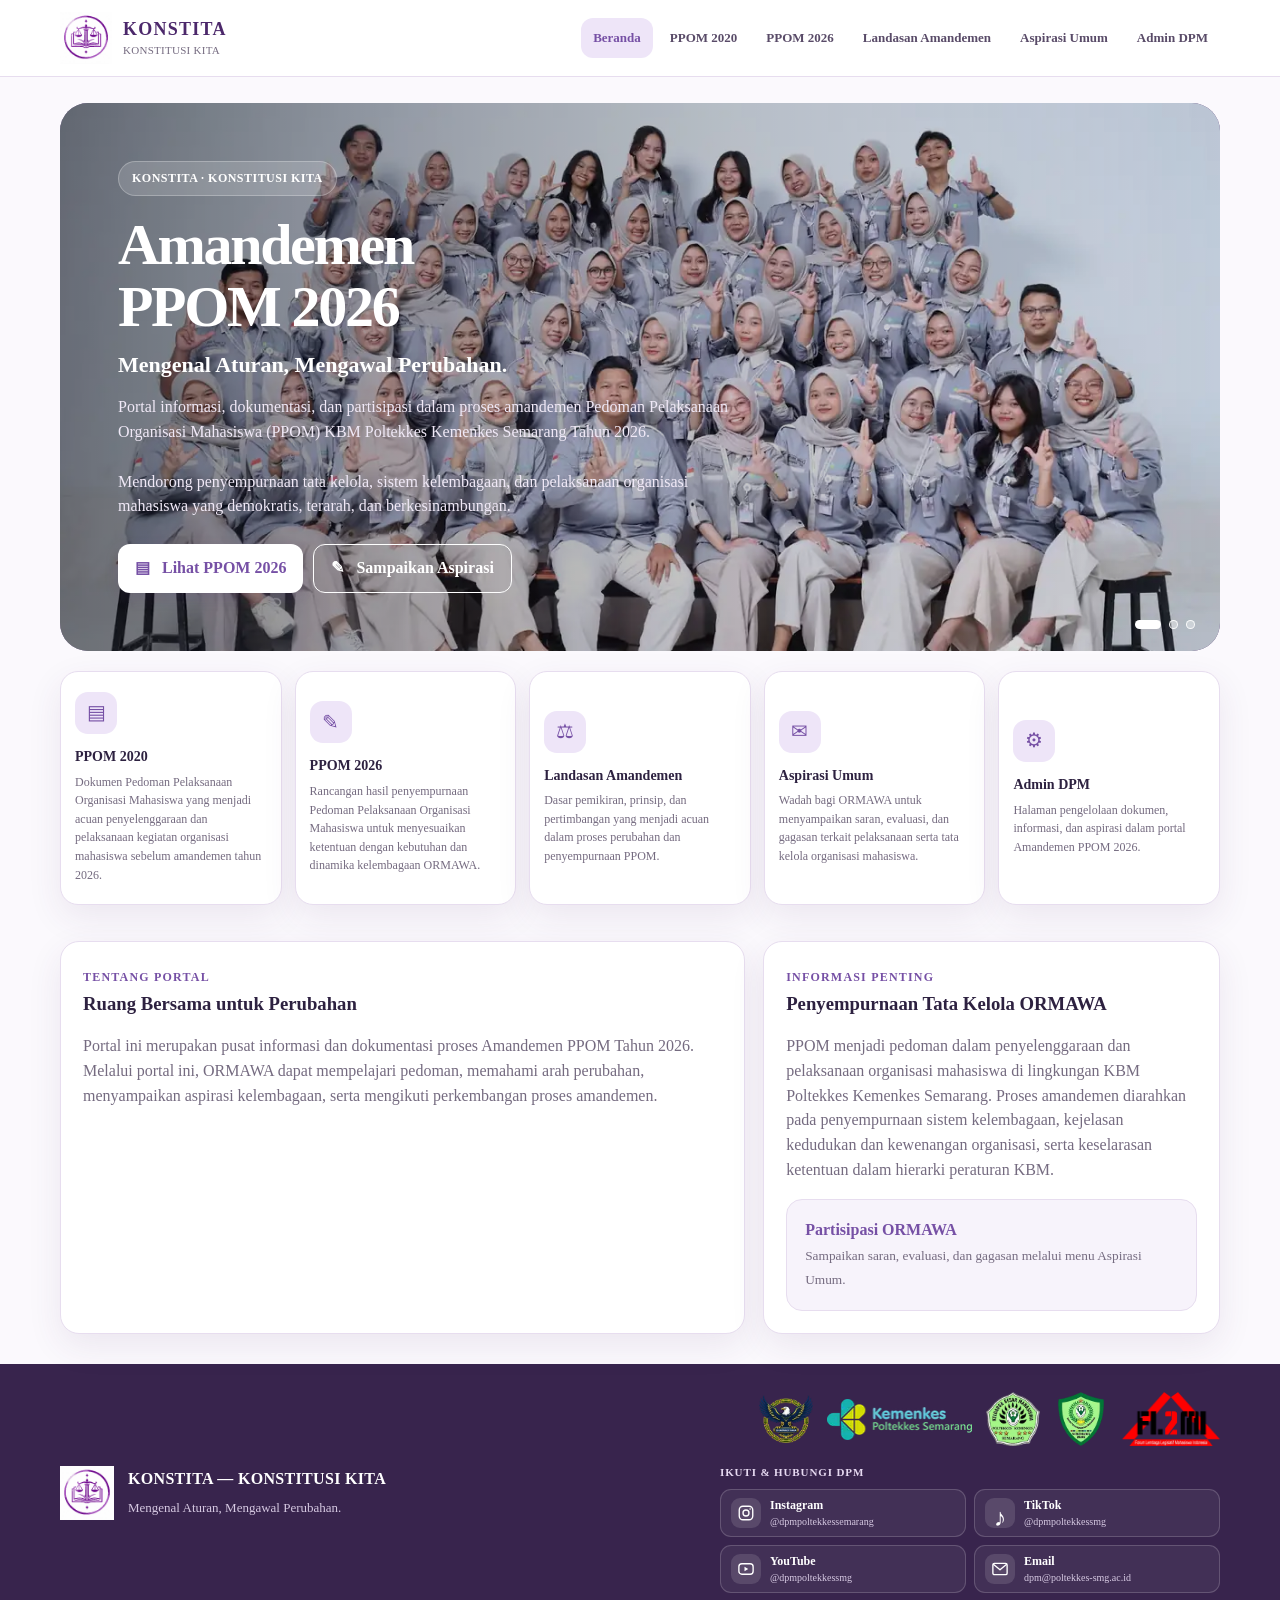
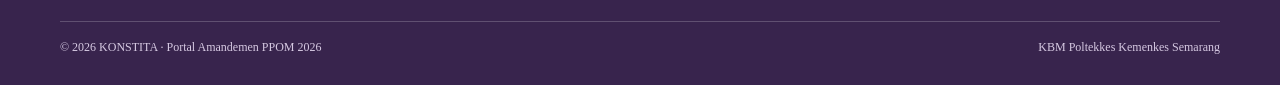
==== commit 6daa7a5e: "Add FL2MI logo and DPM social media contacts to footer" ====
--- a/index.html
+++ b/index.html
@@ -44,11 +44,73 @@
 .footer-bottom small{color:#d6c9e2;font-size:12px}
 @media(max-width:760px){.footer-layout{grid-template-columns:1fr;gap:22px}.footer-logos{justify-content:flex-start}.footer-bottom{grid-column:1}.footer-logo-card{width:calc(50% - 6px);max-width:150px}}
 @media(max-width:390px){.footer-logo-card{width:calc(50% - 6px);min-height:106px}.footer-logo-card img{height:58px}}
+/* Keep all footer marks the same 54px visual size across breakpoints */
+.footer-logos{display:flex;align-items:center;justify-content:flex-end;gap:18px}
+.footer-logo-card{box-sizing:border-box;width:54px;height:54px;min-height:54px;max-width:54px;padding:0;margin:0;background:transparent;border:0;border-radius:0;box-shadow:none;flex:0 0 54px;display:flex;align-items:center;justify-content:center}
+.footer-logo-card img{box-sizing:border-box;width:54px;height:54px;max-width:54px;max-height:54px;object-fit:contain;padding:0;margin:0;background:transparent;border:0;border-radius:0;box-shadow:none}
+.footer-logo-card small{display:none}
+.footer-brand img{box-sizing:border-box;width:54px;height:54px;object-fit:contain;padding:0;background:transparent;border-radius:0;box-shadow:none}
+@media(max-width:760px){.footer-logos{justify-content:flex-start;gap:16px}.footer-logo-card{width:54px;height:54px;min-height:54px;max-width:54px;flex:0 0 54px}.footer-logo-card img{width:54px;height:54px}}
+@media(max-width:390px){.footer-logo-card{width:54px;height:54px;min-height:54px;max-width:54px;flex:0 0 54px}.footer-logo-card img{width:54px;height:54px}}
 .notice{padding:13px 15px;border-radius:12px;background:#fff8e9;border:1px solid #f1dfb8;color:#795b25;font-size:13px;margin:14px 0}
 .adminbar{display:flex;gap:10px;align-items:center;justify-content:space-between;flex-wrap:wrap;margin-bottom:15px}
 .empty{text-align:center;padding:35px;color:var(--muted)}.hidden{display:none!important}
 @media(max-width:850px){.links{display:none;position:absolute;top:75px;left:4%;right:4%;background:white;border:1px solid var(--line);border-radius:16px;padding:10px;box-shadow:var(--shadow);flex-direction:column;align-items:stretch}.links.open{display:flex}.links button{text-align:left}.menu{display:block}.quick{grid-template-columns:repeat(2,1fr)}.quick button:last-child{grid-column:span 2}.grid2{grid-template-columns:1fr}.hero-content{padding:38px 27px}.hero{min-height:370px}}
 @media(max-width:520px){.nav{height:66px}.hero{margin-top:14px;border-radius:20px}.hero-content{padding:32px 22px}.hero h1{font-size:37px}.quick{gap:9px}.quick button{padding:15px 12px}.formgrid{grid-template-columns:1fr}.card{padding:17px}.foot{display:block}.foot small{display:block;margin-top:7px}}
+
+/* Footer partner logos and DPM contact links */
+.footer-institution{display:flex;flex-direction:column;align-items:flex-end;gap:18px;min-width:0}
+.footer-logos{display:flex;align-items:center;justify-content:flex-end;flex-wrap:wrap;gap:14px}
+.footer-logo-card{box-sizing:border-box;width:54px;height:54px;min-height:54px;max-width:54px;flex:0 0 54px;padding:0;margin:0;background:transparent;border:0;border-radius:0;box-shadow:none;display:flex;align-items:center;justify-content:center}
+.footer-logo-card img{box-sizing:border-box;width:54px;height:54px;max-width:54px;max-height:54px;padding:0;margin:0;object-fit:contain;display:block;background:transparent;border:0;border-radius:0;box-shadow:none}
+.footer-logo-card.logo-wide-kemenkes{width:145px;max-width:145px;flex:0 0 145px}
+.footer-logo-card.logo-wide-kemenkes img{width:145px;max-width:145px;height:54px}
+.footer-logo-card.logo-fl2mi{width:98px;max-width:98px;flex:0 0 98px}
+.footer-logo-card.logo-fl2mi img{width:98px;max-width:98px;height:54px}
+.footer-social{width:min(100%,500px);align-self:flex-end}
+.footer-social-title{margin-bottom:8px;color:#e6d9f1;font-size:11px;font-weight:700;letter-spacing:.08em;text-transform:uppercase}
+.footer-social-grid{display:grid;grid-template-columns:repeat(2,minmax(0,1fr));gap:8px}
+.footer-social-link{display:flex;align-items:center;gap:9px;min-width:0;padding:8px 10px;color:#fff;text-decoration:none;border:1px solid rgba(255,255,255,.18);border-radius:11px;background:rgba(255,255,255,.055);transition:background .2s ease,border-color .2s ease}
+.footer-social-link:hover{color:#fff;background:rgba(255,255,255,.12);border-color:rgba(255,255,255,.35)}
+.footer-social-link>span:last-child{display:flex;flex-direction:column;gap:3px;min-width:0}
+.footer-social-link strong{font-size:12px;line-height:1.15}
+.footer-social-link small{display:block;overflow:hidden;max-width:100%;margin:0;color:#d6c9e2;font-size:10px;line-height:1.2;text-overflow:ellipsis;white-space:nowrap}
+.social-icon{width:30px;height:30px;flex:0 0 30px;display:grid;place-items:center;border-radius:9px;background:rgba(255,255,255,.12);color:#fff;font-size:21px;font-weight:700}
+.social-icon svg{width:18px;height:18px;fill:none;stroke:currentColor;stroke-width:1.8;stroke-linecap:round;stroke-linejoin:round}
+.social-icon svg .social-fill{fill:currentColor;stroke:none}
+.social-note{font-family:Arial,sans-serif;font-size:25px}
+@media(max-width:950px){
+  .footer-logos{justify-content:flex-start;gap:12px}
+  .footer-social{align-self:flex-start}
+}
+@media(max-width:680px){
+  .footer-layout{grid-template-columns:minmax(0,1fr);gap:20px}
+  .footer-institution{align-items:flex-start;gap:18px}
+  .footer-logos{justify-content:flex-start;gap:12px}
+  .footer-logo-card{width:52px;height:52px;min-height:52px;max-width:52px;flex-basis:52px}
+  .footer-logo-card img{width:52px;height:52px;max-width:52px;max-height:52px}
+  .footer-logo-card.logo-wide-kemenkes{width:132px;max-width:132px;flex-basis:132px}
+  .footer-logo-card.logo-wide-kemenkes img{width:132px;max-width:132px;height:52px}
+  .footer-logo-card.logo-fl2mi{width:94px;max-width:94px;flex-basis:94px}
+  .footer-logo-card.logo-fl2mi img{width:94px;max-width:94px;height:52px}
+  .footer-social{width:100%}
+  .footer-social-grid{grid-template-columns:repeat(2,minmax(0,1fr));gap:8px}
+  .footer-social-link{padding:8px}
+  .footer-social-link small{font-size:9px}
+  .footer-bottom{grid-column:1;display:flex;flex-direction:column;align-items:flex-start;gap:5px}
+}
+@media(max-width:380px){
+  .footer-logos{gap:10px}
+  .footer-logo-card{width:48px;height:48px;min-height:48px;max-width:48px;flex-basis:48px}
+  .footer-logo-card img{width:48px;height:48px;max-width:48px;max-height:48px}
+  .footer-logo-card.logo-wide-kemenkes{width:120px;max-width:120px;flex-basis:120px}
+  .footer-logo-card.logo-wide-kemenkes img{width:120px;max-width:120px;height:48px}
+  .footer-logo-card.logo-fl2mi{width:86px;max-width:86px;flex-basis:86px}
+  .footer-logo-card.logo-fl2mi img{width:86px;max-width:86px;height:48px}
+  .footer-social-grid{grid-template-columns:minmax(0,1fr)}
+  .footer-social-link small{font-size:10px}
+}
+
 </style>
 </head>
 <body>
@@ -145,9 +207,31 @@
   <div class="footer-institution">
     <div class="footer-logos" aria-label="Logo kelembagaan">
       <div class="footer-logo-card"><img src="assets/logo-dpm-dharmasthana.webp" alt="Logo Dharmasthana"></div>
-      <div class="footer-logo-card"><img src="assets/logo-poltekkes-semarang.webp" alt="Logo Poltekkes Kemenkes Semarang"></div>
+      <div class="footer-logo-card logo-wide-kemenkes"><img src="assets/logo-poltekkes-semarang.webp" alt="Logo Poltekkes Kemenkes Semarang"></div>
       <div class="footer-logo-card"><img src="assets/logo-kbm.webp" alt="Logo Keluarga Besar Mahasiswa"></div>
       <div class="footer-logo-card"><img src="assets/logo-dpm.webp" alt="Logo Dewan Permusyawaratan Mahasiswa"></div>
+      <div class="footer-logo-card logo-fl2mi"><img src="assets/logo-fl2mi.webp" alt="Logo Forum Lembaga Legislatif Mahasiswa Indonesia (FL2MI)"></div>
+    </div>
+    <div class="footer-social">
+      <div class="footer-social-title">Ikuti &amp; Hubungi DPM</div>
+      <div class="footer-social-grid">
+        <a class="footer-social-link" href="https://www.instagram.com/dpmpoltekkessemarang?exln=MTdxN3NxbnNldGExeA==" target="_blank" rel="noopener noreferrer" aria-label="Instagram DPM Poltekkes Semarang">
+          <span class="social-icon" aria-hidden="true"><svg viewBox="0 0 24 24"><rect x="3" y="3" width="18" height="18" rx="5"></rect><circle cx="12" cy="12" r="4"></circle><circle cx="17.5" cy="6.5" r="1" class="social-fill"></circle></svg></span>
+          <span><strong>Instagram</strong><small>@dpmpoltekkessemarang</small></span>
+        </a>
+        <a class="footer-social-link" href="https://www.tiktok.com/@dpmpoltekkessmg?_r=1&amp;_t=ZS-9BP5YZkVPLo" target="_blank" rel="noopener noreferrer" aria-label="TikTok DPM Poltekkes Semarang">
+          <span class="social-icon social-note" aria-hidden="true">♪</span>
+          <span><strong>TikTok</strong><small>@dpmpoltekkessmg</small></span>
+        </a>
+        <a class="footer-social-link" href="https://youtube.com/@dpmpoltekkessmg?si=hGnDNLwb8RmhtPEO" target="_blank" rel="noopener noreferrer" aria-label="YouTube DPM Poltekkes Semarang">
+          <span class="social-icon" aria-hidden="true"><svg viewBox="0 0 24 24"><rect x="2.5" y="5" width="19" height="14" rx="4"></rect><path d="m10 9 5 3-5 3z" class="social-fill"></path></svg></span>
+          <span><strong>YouTube</strong><small>@dpmpoltekkessmg</small></span>
+        </a>
+        <a class="footer-social-link" href="mailto:dpm@poltekkes-smg.ac.id" aria-label="Kirim email ke DPM Poltekkes Semarang">
+          <span class="social-icon" aria-hidden="true"><svg viewBox="0 0 24 24"><rect x="2.5" y="4.5" width="19" height="15" rx="2"></rect><path d="m3.5 6 8.5 7 8.5-7"></path></svg></span>
+          <span><strong>Email</strong><small>dpm@poltekkes-smg.ac.id</small></span>
+        </a>
+      </div>
     </div>
   </div>
   <div class="footer-bottom"><small>© 2026 KONSTITA · Portal Amandemen PPOM 2026</small><small>KBM Poltekkes Kemenkes Semarang</small></div>
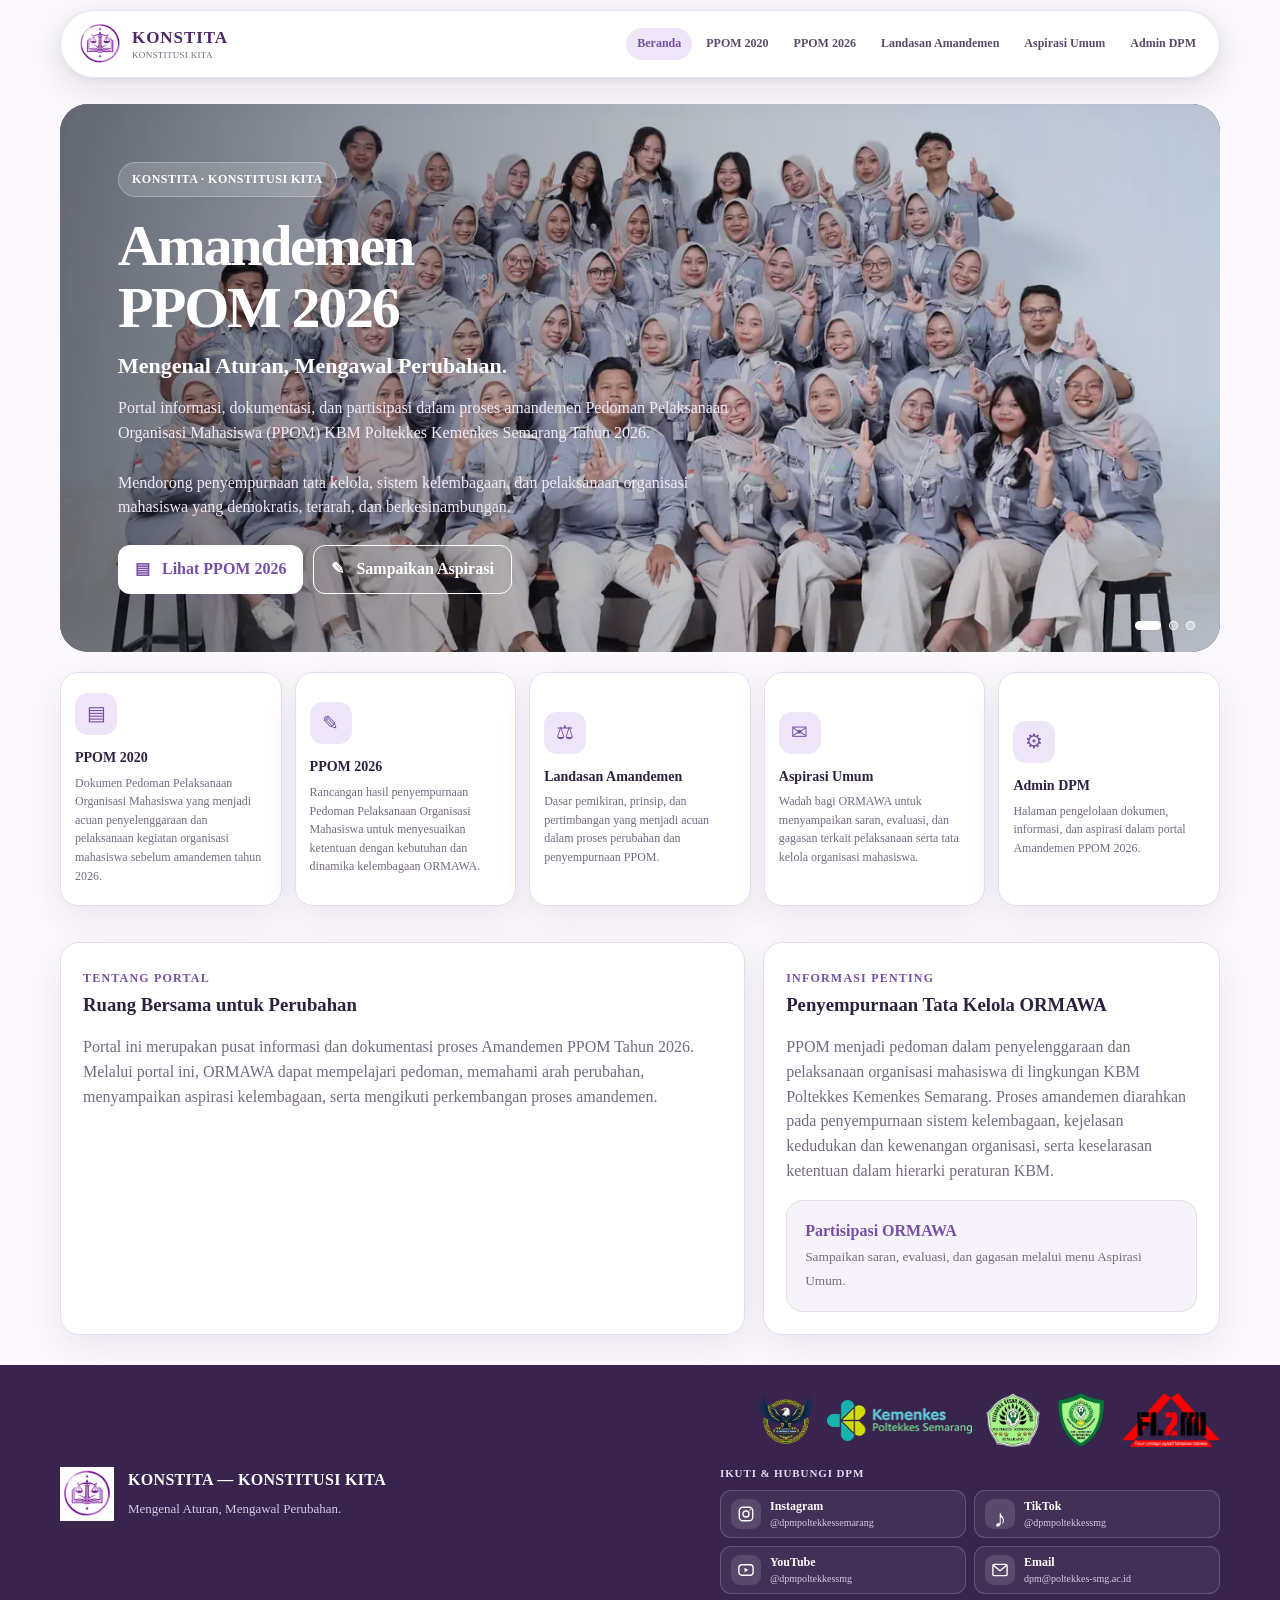
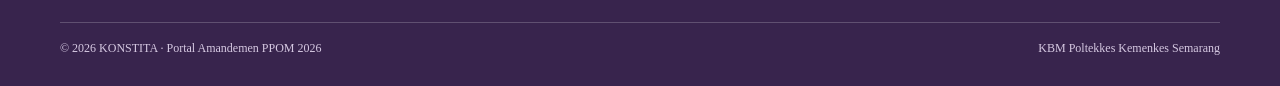
==== commit e60359d3: "Redesign header navigation as a floating pill" ====
--- a/index.html
+++ b/index.html
@@ -111,6 +111,101 @@
   .footer-social-link small{font-size:10px}
 }
 
+
+/* Floating pill navigation */
+header{
+  position:sticky;
+  top:10px;
+  z-index:50;
+  background:transparent;
+  border:0;
+  backdrop-filter:none;
+  -webkit-backdrop-filter:none;
+}
+.nav{
+  position:relative;
+  width:min(1160px,calc(100% - 40px));
+  height:68px;
+  margin:10px auto;
+  padding:7px 12px 7px 16px;
+  display:flex;
+  align-items:center;
+  justify-content:space-between;
+  gap:14px;
+  border:1px solid rgba(118,80,165,.17);
+  border-radius:999px;
+  background:rgba(255,255,255,.90);
+  box-shadow:0 10px 34px rgba(48,29,67,.13),0 2px 8px rgba(48,29,67,.06);
+  -webkit-backdrop-filter:blur(18px) saturate(150%);
+  backdrop-filter:blur(18px) saturate(150%);
+  transition:box-shadow .25s ease,background .25s ease,border-color .25s ease;
+}
+.nav:hover{
+  background:rgba(255,255,255,.96);
+  border-color:rgba(118,80,165,.25);
+  box-shadow:0 13px 38px rgba(48,29,67,.16),0 2px 8px rgba(48,29,67,.06);
+}
+.brand{flex:0 0 auto;gap:9px;min-width:0}
+.brand-logo{width:46px;height:46px}
+.brand-copy strong{font-size:17px;letter-spacing:.055em}
+.brand-copy small{font-size:9px;letter-spacing:.035em;margin-top:3px}
+.links{display:flex;align-items:center;justify-content:flex-end;gap:3px;min-width:0;flex-wrap:nowrap}
+.links button{
+  padding:9px 11px;
+  border-radius:999px;
+  white-space:nowrap;
+  font-size:12px;
+  line-height:1.15;
+  transition:background .2s ease,color .2s ease,transform .2s ease;
+}
+.links button:hover{transform:translateY(-1px)}
+.menu{
+  display:none;
+  align-items:center;
+  justify-content:center;
+  width:42px;
+  height:42px;
+  flex:0 0 42px;
+  border:1px solid rgba(118,80,165,.16);
+  border-radius:50%;
+  background:var(--lav2);
+  color:var(--purple);
+  padding:0;
+  font-size:21px;
+  line-height:1;
+}
+.menu:focus-visible,.links button:focus-visible,.brand:focus-visible{
+  outline:3px solid rgba(118,80,165,.35);
+  outline-offset:3px;
+}
+@media(max-width:1050px){
+  .nav{width:min(960px,calc(100% - 36px))}
+  .links{display:none;position:absolute;top:calc(100% + 10px);left:0;right:0;z-index:60;padding:10px;max-height:calc(100dvh - 105px);overflow-y:auto;overscroll-behavior:contain;flex-direction:column;align-items:stretch;gap:4px;border:1px solid rgba(118,80,165,.16);border-radius:22px;background:rgba(255,255,255,.97);box-shadow:0 16px 42px rgba(48,29,67,.17);-webkit-backdrop-filter:blur(18px);backdrop-filter:blur(18px)}
+  .links.open{display:flex}
+  .links button{width:100%;min-height:44px;text-align:left;padding:12px 15px;border-radius:14px;font-size:14px}
+  .menu{display:inline-flex}
+}
+@media(max-width:680px){
+  header{top:7px}
+  .nav{width:calc(100% - 26px);height:62px;margin:7px auto;padding:5px 7px 5px 12px;gap:8px}
+  .brand{gap:8px}
+  .brand-logo{width:43px;height:43px}
+  .brand-copy strong{font-size:15px;letter-spacing:.045em}
+  .brand-copy small{font-size:9px}
+  .menu{width:42px;height:42px;flex-basis:42px}
+  .links{top:calc(100% + 8px);border-radius:19px}
+}
+@media(max-width:360px){
+  .nav{width:calc(100% - 20px);padding-left:9px}
+  .brand-copy strong{font-size:14px}
+  .brand-logo{width:40px;height:40px}
+  .menu{width:40px;height:40px;flex-basis:40px}
+}
+@media(prefers-reduced-motion:reduce){
+  .nav,.links button{transition:none}
+  .links button:hover{transform:none}
+}
+
 </style>
 </head>
 <body>
@@ -118,7 +213,7 @@
 <a class="brand" href="#" onclick="showPage('home');return false"><img class="brand-logo" src="assets/logo-konstita.png" alt="Logo KONSTITA"><span class="brand-copy"><strong>KONSTITA</strong><small>KONSTITUSI KITA</small></span></a>
 <nav class="links" id="navLinks">
 <button class="active" data-page="home">Beranda</button><button data-page="ppom2020">PPOM 2020</button><button data-page="ppom">PPOM 2026</button><button data-page="landasan">Landasan Amandemen</button><button data-page="aspirasi">Aspirasi Umum</button><button data-page="admin">Admin DPM</button>
-</nav><button class="menu" onclick="document.getElementById('navLinks').classList.toggle('open')">☰</button>
+</nav><button class="menu" id="mobileNavToggle" type="button" aria-controls="navLinks" aria-expanded="false" aria-label="Buka menu navigasi" onclick="toggleMobileNav()">☰</button>
 </div></header>
 <div class="wrap">
 <section class="hero" id="hero">
@@ -240,8 +335,12 @@
 <script>
 const pages=['home','ppom2020','ppom','amend','aspirasi','berkas','landasan','admin'];
 function startHeroSlideshow(){const slides=[...document.querySelectorAll('.hero-slide')];const dots=[...document.querySelectorAll('[data-hero-slide]')];if(slides.length<2)return;let current=0;let timer=null;const show=(index)=>{current=(index+slides.length)%slides.length;slides.forEach((el,i)=>el.classList.toggle('active',i===current));dots.forEach((el,i)=>el.classList.toggle('active',i===current))};const restart=()=>{if(timer)clearInterval(timer);timer=setInterval(()=>show(current+1),6500)};dots.forEach((dot)=>dot.addEventListener('click',()=>{show(Number(dot.dataset.heroSlide)||0);restart()}));if(!window.matchMedia('(prefers-reduced-motion: reduce)').matches)restart();}
-function showPage(id){pages.forEach(p=>document.getElementById(p).classList.toggle('active',p===id));document.querySelectorAll('[data-page]').forEach(b=>b.classList.toggle('active',b.dataset.page===id));document.getElementById('navLinks').classList.remove('open');window.scrollTo({top:0,behavior:'smooth'});}
+function toggleMobileNav(){const nav=document.getElementById('navLinks');const button=document.getElementById('mobileNavToggle');const isOpen=nav.classList.toggle('open');button.setAttribute('aria-expanded',String(isOpen));button.setAttribute('aria-label',isOpen?'Tutup menu navigasi':'Buka menu navigasi');}
+function closeMobileNav(){const nav=document.getElementById('navLinks');const button=document.getElementById('mobileNavToggle');if(nav&&button){nav.classList.remove('open');button.setAttribute('aria-expanded','false');button.setAttribute('aria-label','Buka menu navigasi');}}
+function showPage(id){pages.forEach(p=>document.getElementById(p).classList.toggle('active',p===id));document.querySelectorAll('[data-page]').forEach(b=>b.classList.toggle('active',b.dataset.page===id));closeMobileNav();window.scrollTo({top:0,behavior:'smooth'});}
 document.querySelectorAll('[data-page]').forEach(b=>b.addEventListener('click',()=>showPage(b.dataset.page)));
+document.addEventListener('keydown',e=>{if(e.key==='Escape')closeMobileNav()});
+document.addEventListener('click',e=>{const header=document.querySelector('header');const nav=document.getElementById('navLinks');if(nav&&nav.classList.contains('open')&&header&&!header.contains(e.target))closeMobileNav()});
 function getAspirations(){try{return JSON.parse(localStorage.getItem('ppom_demo_aspirations')||'[]')}catch(e){return []}}
 function saveAspirations(a){localStorage.setItem('ppom_demo_aspirations',JSON.stringify(a))}
 document.getElementById('aspForm').addEventListener('submit',e=>{e.preventDefault();const f=new FormData(e.target);const item={id:Date.now(),date:new Date().toLocaleString('id-ID'),nama:f.get('anonim')?'Anonim':(f.get('nama')||'Tidak dicantumkan'),email:f.get('anonim')?'':(f.get('email')||''),ormawa:f.get('ormawa')||'',prodi:f.get('prodi')||'',pasal:f.get('pasal'),jenis:f.get('jenis'),judul:f.get('judul'),isi:f.get('isi'),status:'Menunggu Moderasi'};const a=getAspirations();a.unshift(item);saveAspirations(a);e.target.reset();document.getElementById('aspMessage').textContent='Aspirasi tersimpan di antrean moderasi demo. Admin perlu menyetujuinya sebelum tampil di publik.';});
